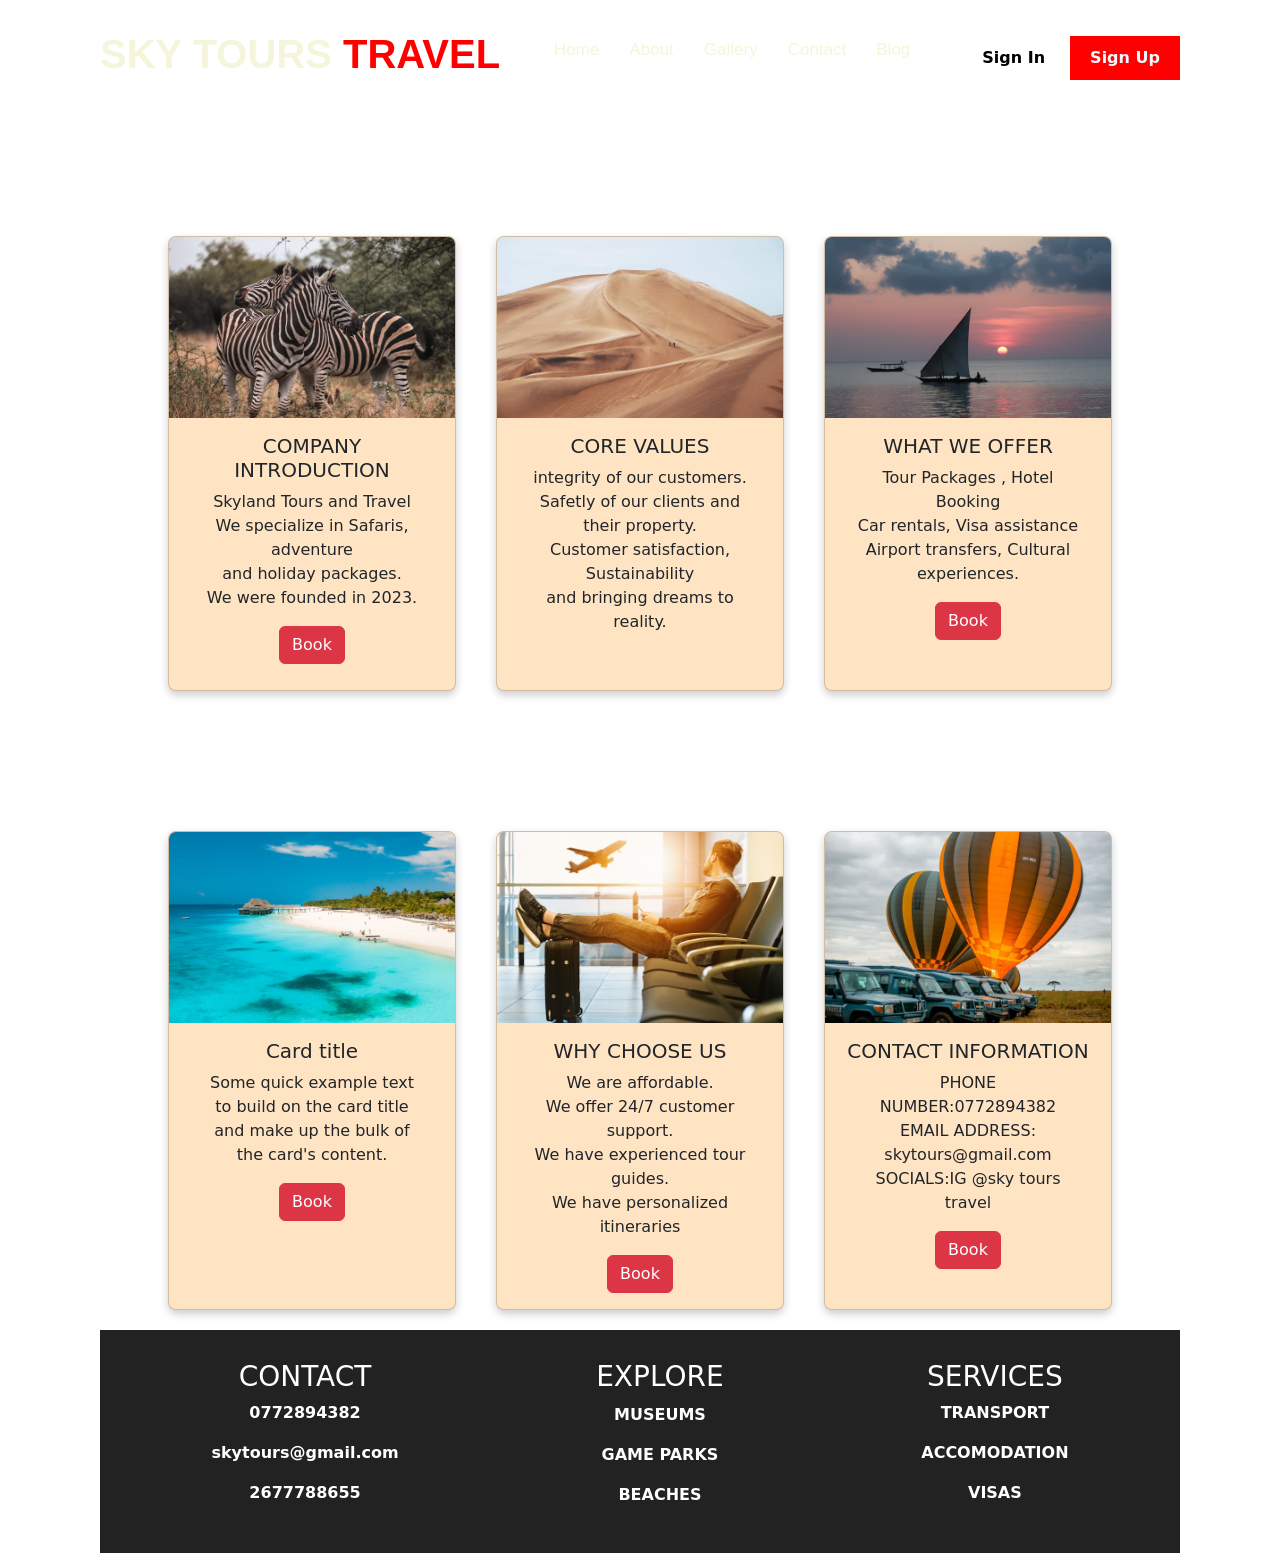
==== about-us.html @ 33418814 "ADDED about-us" ====
<!DOCTYPE html>
<html lang="en">
<head>
    <meta charset="UTF-8">
    <meta http-equiv="X-UA-Compatible" content="IE=edge">
    <link href="https://cdn.jsdelivr.net/npm/bootstrap@5.0.2/dist/css/bootstrap.min.css" rel="stylesheet" integrity="sha384-EVSTQN3/azprG1Anm3QDgpJLIm9Nao0Yz1ztcQTwFspd3yD65VohhpuuCOmLASjC" crossorigin="anonymous">
    <link rel="stylesheet" href="abt.css">
    <meta name="viewport" content="width=device-width, initial-scale=1.0">
    <title>John Speke</title>
    

</head>
<body>
    <div class="Activities">
        <div class="nav">
            <div class="logo"><h1>SKY TOURS <b>TRAVEL</b></h1></div>
            <ul>
                <li><a href="#">Home</a></li> 
                <li><a href="#">About</a></li> 
                <li><a href="#">Gallery</a></li>
                <li><a href="#">Contact</a></li>
                <li><a href="#">Blog</a></li>
            
            
            </ul>
            <form>
                <input class="signin" type="submit" value="Sign In" name="signin">
                <input class="signup" type="submit" value="Sign Up" name="signup"> 
            </form>
        </div>
    </div>
    <div class="card_container">

        <!--1card-->
        <div class="card" style="width: 18rem;">
  <img src="https://faith256-nalu.github.io/group-E-web-course-work/images/about/image1.jpg" class="card-img-top" alt="...">
  <div class="card-body">
    <h5 class="card-title">COMPANY INTRODUCTION</h5>
    <p class="card-text">Skyland Tours and Travel <br>
    We specialize in Safaris, adventure <br>
    and holiday packages. <br>
    We were founded in 2023.</p>
    <a href="#" class="btn btn-danger">Book</a>
  </div>
</div>
<!--card2-->
<div class="card" style="width: 18rem;">
  <img src="https://faith256-nalu.github.io/group-E-web-course-work/images/about/image2.jpg" class="card-img-top" alt="...">
  <div class="card-body">
    <h5 class="card-title">CORE VALUES</h5>
    <p class="card-text">integrity of our customers. <br>
    Safetly of our clients and their property. <br>
    Customer satisfaction, Sustainability <br>
    and bringing dreams to reality.
</p>
  </div>
</div>
<!--card3-->
<div class="card" style="width: 18rem;">
  <img src="https://faith256-nalu.github.io/group-E-web-course-work/images/about/image3.jpg" class="card-img-top" alt="...">
  <div class="card-body">
    <h5 class="card-title">WHAT WE OFFER</h5>
    <p class="card-text">Tour Packages , Hotel Booking <br>
    Car rentals, Visa assistance <br>
    Airport transfers, Cultural experiences.
    </p>
    <a href="#" class="btn btn-danger">Book</a>
  </div>
</div>
    </div>

    <!--next paragraph-->
    <div class="card_container">

        <!--1card-->
        <div class="card" style="width: 18rem;">
  <img src="https://faith256-nalu.github.io/group-E-web-course-work/images/about/image4.jpg" class="card-img-top" alt="...">
  <div class="card-body">
    <h5 class="card-title">Card title</h5>
    <p class="card-text">Some quick example text to build on the card title and make up the bulk of the card's content.</p>
    <a href="#" class="btn btn-danger">Book</a>
  </div>
</div>
<!--card2-->
<div class="card" style="width: 18rem;">
  <img src="https://faith256-nalu.github.io/group-E-web-course-work/images/about/image5.jpg" class="card-img-top" alt="...">
  <div class="card-body">
    <h5 class="card-title">WHY CHOOSE US</h5>
    <p class="card-text">We are affordable. <br>
    We offer 24/7 customer support. <br>
    We have experienced tour guides. <br>
    We have personalized itineraries</p>
    <a href="#" class="btn btn-danger">Book</a>
  </div>
</div>
<!--card3-->
<div class="card" style="width: 18rem;">
  <img src="https://faith256-nalu.github.io/group-E-web-course-work/images/about/image6.jpg" class="card-img-top" alt="...">
  <div class="card-body">
    <h5 class="card-title">CONTACT INFORMATION</h5>
    <p class="card-text">PHONE NUMBER:0772894382 <br>
    EMAIL ADDRESS: skytours@gmail.com <br>
    SOCIALS:IG @sky tours travel </p>
    <a href="#" class="btn btn-danger">Book</a>
  </div>
</div>
    </div>
     <footer class="footer">
        <div class="footer-conatiner">
          <h3>CONTACT</h3>
            <p><strong>0772894382</strong></p>
            <p><strong>skytours@gmail.com</strong></p>
            <p><strong>2677788655</strong></p>

        </div>

        <div class="footer-container">
            <h3>EXPLORE</h3>
            <p><strong>MUSEUMS</strong></p>
            <p><strong>GAME PARKS</strong></p>
            <p><strong>BEACHES</strong></p>

        </div>

        <div class="footer-conatiner">
            <h3>SERVICES</h3>
            <p><strong>TRANSPORT</strong></p>
            <p><strong>ACCOMODATION</strong></p>
            <p><strong>VISAS</strong></p>


        </div>

    </footer>


        
    <script src="https://cdn.jsdelivr.net/npm/bootstrap@5.0.2/dist/js/bootstrap.min.js" integrity="sha384-cVKIPhGWiC2Al4u+LWgxfKTRIcfu0JTxR+EQDz/bgldoEyl4H0zUF0QKbrJ0EcQF" crossorigin="anonymous"></script>
</body>
</html>
---- abt.css ----
body{
    margin: 0 100px;
    background-image:  url(travel.jpg);
    text-align: center;
}

.nav{
    width: 100%;
    display: flex;
    justify-content: space-between;
    align-items: center;
    padding: 30px 0;
}
.nav .logo h1{
    font-weight: 600;
    font-family: sans-serif;
    color: beige;
}
.nav .logo b{
    color: red;
}.nav ul{
    display: flex;
    list-style: none;
}
.nav ul li{
    margin-right: 30px;
}
.nav ul li a{
    text-decoration: none;
    color: beige;
    font-weight: 500;
    font-family: sans-serif;
    font-size: 17px;
}

.nav ul .active {
    content: '';
    width: 50%;
    height: 3px;
    background-color: red;
    display: flex;
    position: relative;
    margin-left: 10px;
}

input{
    padding: 10px 20px;
    cursor: pointer;
    font-weight: 600;
}
.signin{
    background: transparent;
    border: none;
}
.signup{
    background-color: red;
    color: aliceblue;
    outline: none;
    border: none;
}
.card_container{
    display: flex;
    flex-direction: row;
    justify-content: center;
     margin-top: 100px; 
     
}
.card{
    width: 30%;
    height: auto;
    background-color: bisque;
    border-radius: 8px;
    overflow: hidden;
    box-shadow: 0px 4px 8px rgba(0, 0, 0, 0.2);
    margin: 20px;
    
}

img{
    width: 100%;
    height: 40%;
    
}
.card_content{
    font-size: 15px;
    height: 40%;
}
p{
    padding-left: 1em;
    padding-right: 1em;
}

@media (max-width: 800px) {
  .card_container {
    flex-direction: column;
    justify-content: space-between;
    align-items: center;
  }
  .card {
    width: 60%;
  }
}
.footer{
    background: #222;
    color: white;
    display: flex;
    justify-content: space-around;
    padding: 30px 10px;
}
.footer-container h3{
    margin-bottom: 10px;
}
.footer-conatiner a{
    color: #ccc;
    text-decoration: none;

}
.footer-conatiner a:hover{
    color: white;
}
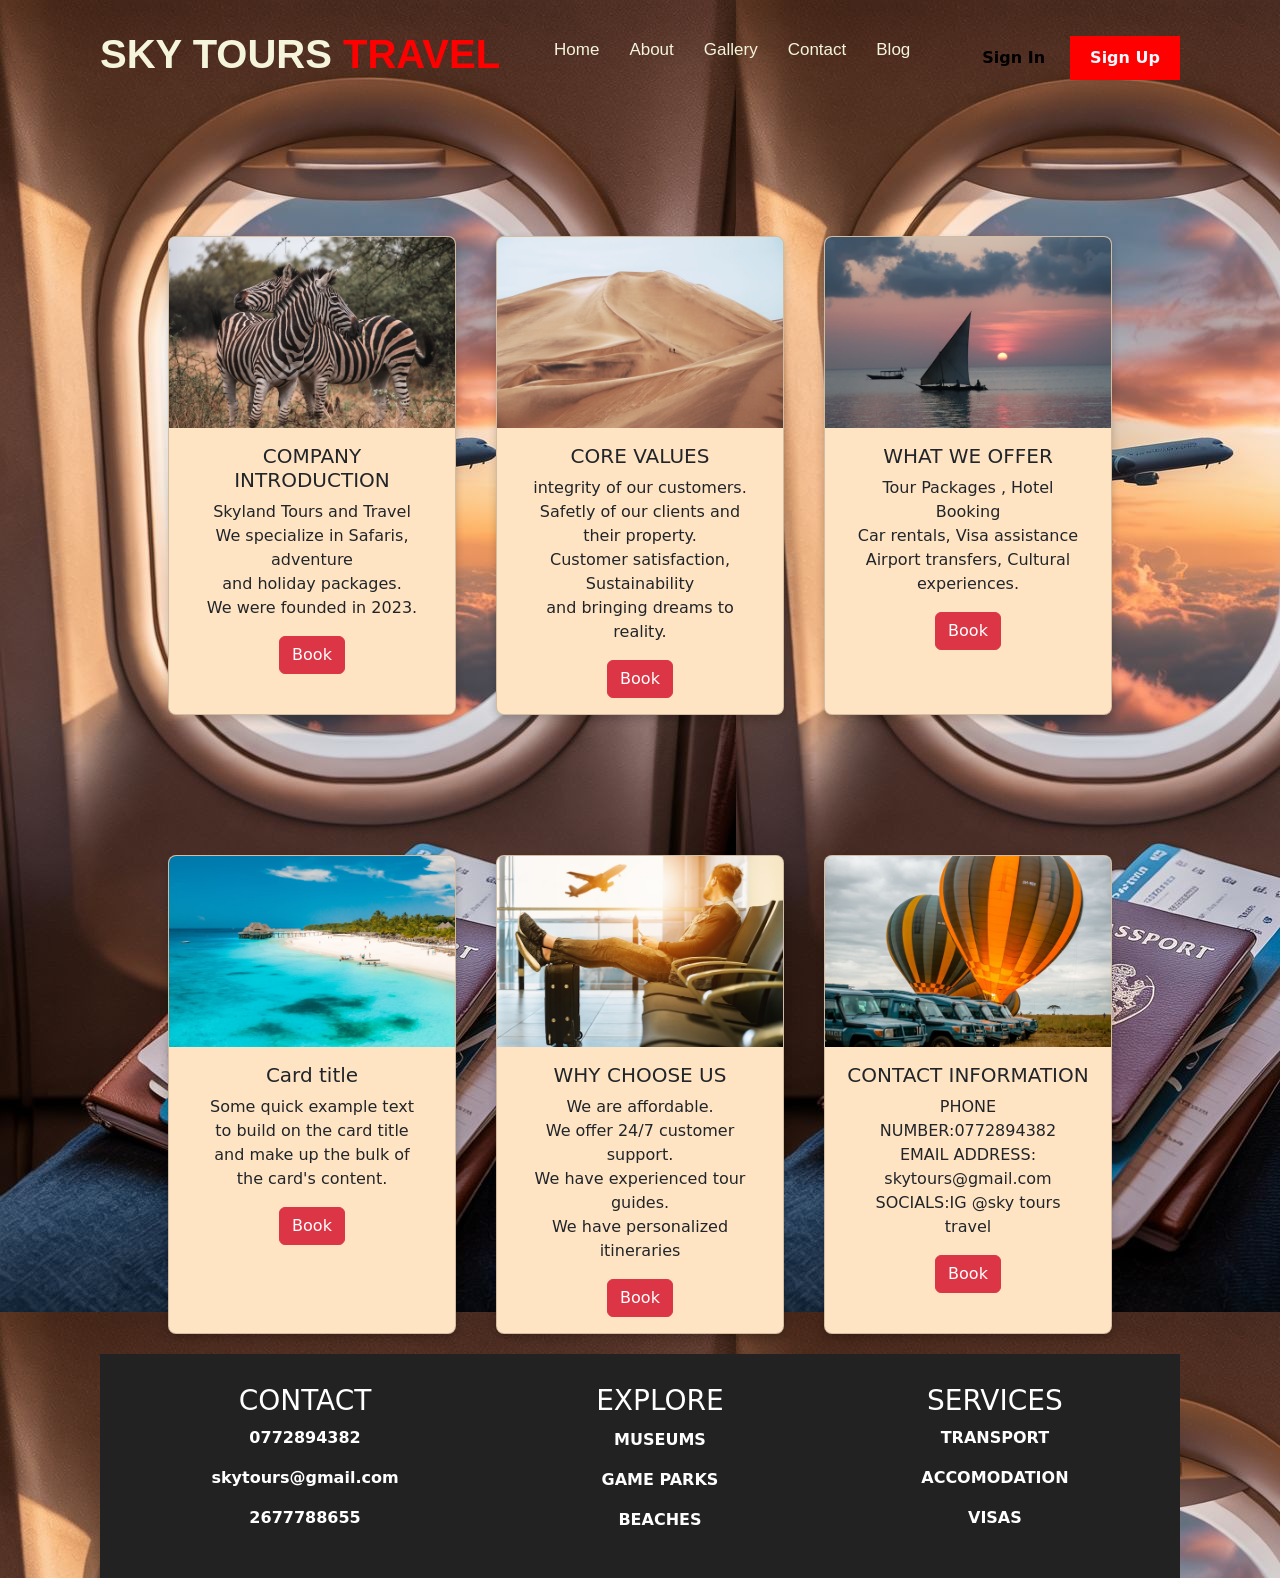
==== commit f215f3f6: "book" ====
--- a/about-us.html
+++ b/about-us.html
@@ -53,6 +53,7 @@
     Customer satisfaction, Sustainability <br>
     and bringing dreams to reality.
 </p>
+<a href="#" class="btn btn-danger">Book</a>
   </div>
 </div>
 <!--card3-->
--- a/abt.css
+++ b/abt.css
@@ -1,7 +1,7 @@
 
 body{
     margin: 0 100px;
-    background-image:  url(travel.jpg);
+    background-image:  url(https://faith256-nalu.github.io/group-E-web-course-work/images/index/travel.jpg);
     text-align: center;
 }
 
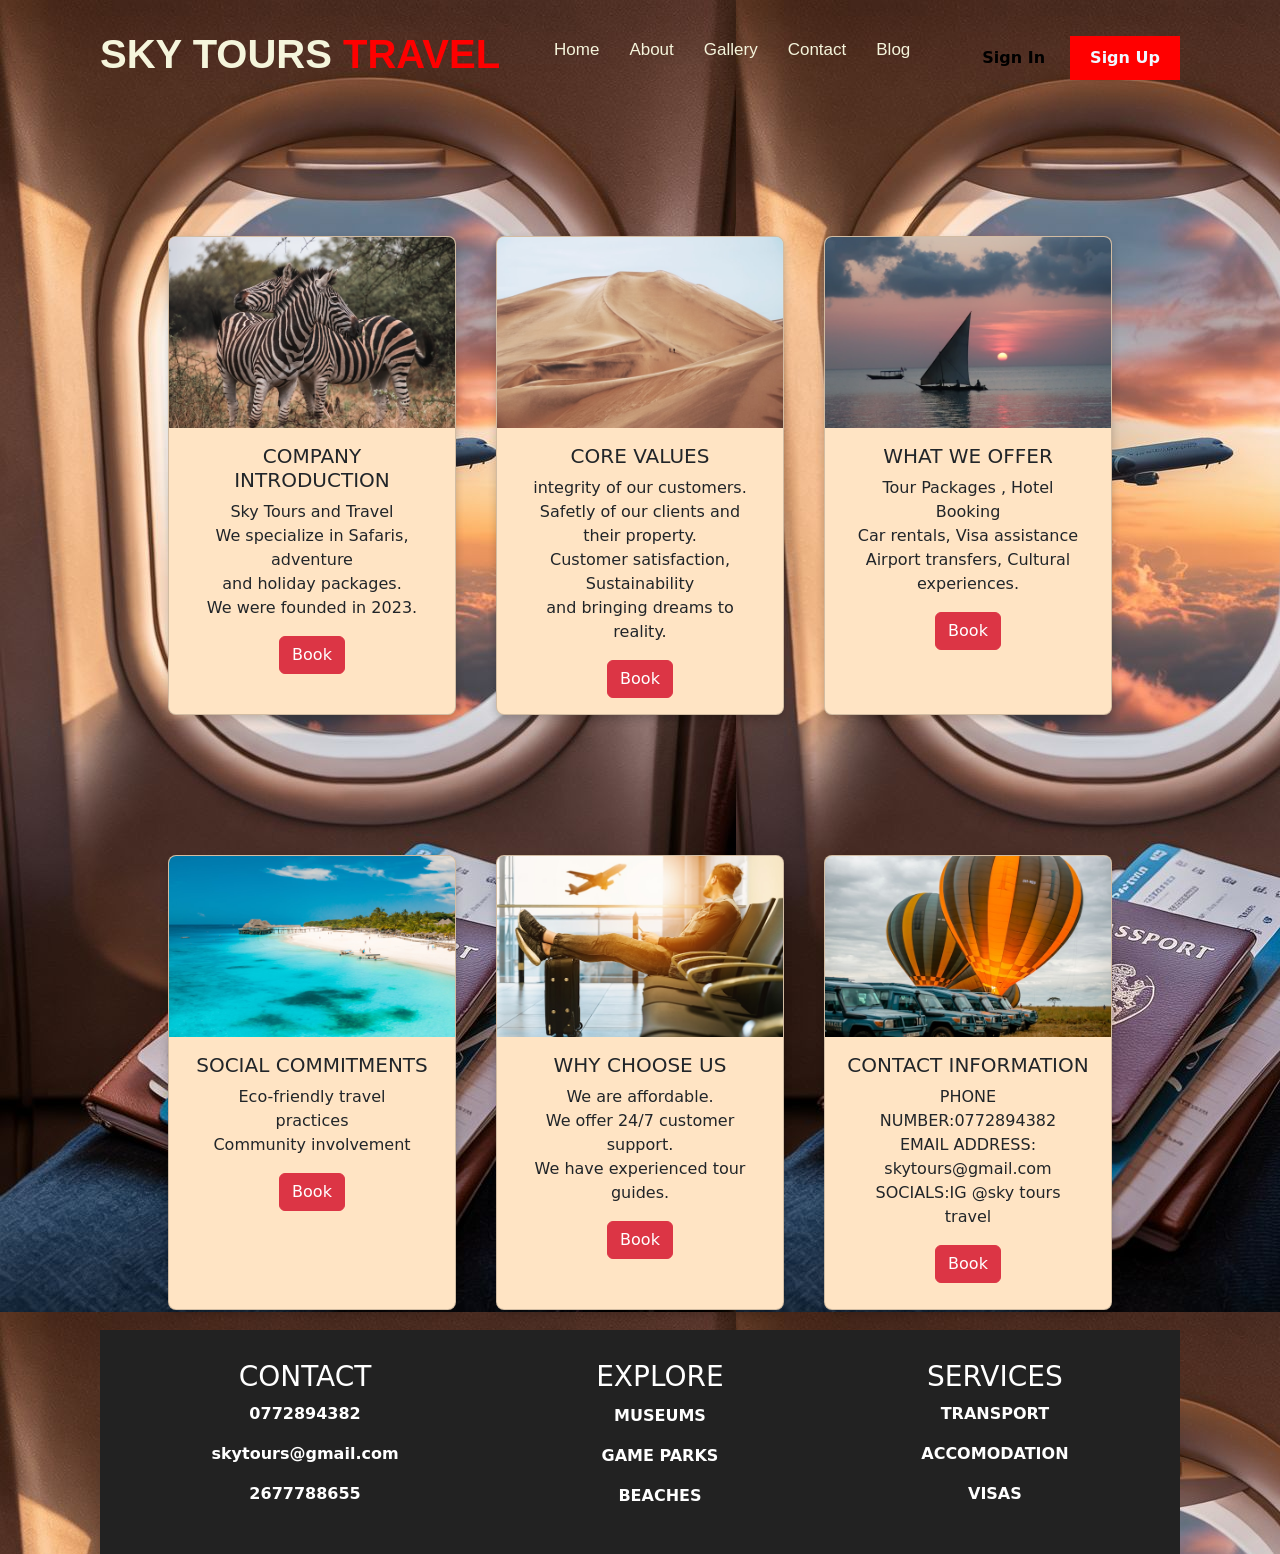
==== commit d85ce462: "about-us" ====
--- a/about-us.html
+++ b/about-us.html
@@ -15,12 +15,12 @@
         <div class="nav">
             <div class="logo"><h1>SKY TOURS <b>TRAVEL</b></h1></div>
             <ul>
-                <li><a href="#">Home</a></li> 
-                <li><a href="#">About</a></li> 
-                <li><a href="#">Gallery</a></li>
-                <li><a href="#">Contact</a></li>
-                <li><a href="#">Blog</a></li>
-            
+                
+            <li><a href=" https://faith256-nalu.github.io/group-E-web-course-work/index.html">Home</a></li> 
+            <li><a href=" https://faith256-nalu.github.io/group-E-web-course-work/about-us.html">About</a></li> 
+            <li><a href=" https://faith256-nalu.github.io/group-E-web-course-work/gallery.html">Gallery</a></li>
+            <li><a href=" https://faith256-nalu.github.io/group-E-web-course-work/contact.html">Contact</a></li>
+            <li><a href=" https://faith256-nalu.github.io/group-E-web-course-work/blog.html">Blog</a></li>
             
             </ul>
             <form>
@@ -36,7 +36,7 @@
   <img src="https://faith256-nalu.github.io/group-E-web-course-work/images/about/image1.jpg" class="card-img-top" alt="...">
   <div class="card-body">
     <h5 class="card-title">COMPANY INTRODUCTION</h5>
-    <p class="card-text">Skyland Tours and Travel <br>
+    <p class="card-text">Sky Tours and Travel <br>
     We specialize in Safaris, adventure <br>
     and holiday packages. <br>
     We were founded in 2023.</p>
@@ -77,8 +77,9 @@
         <div class="card" style="width: 18rem;">
   <img src="https://faith256-nalu.github.io/group-E-web-course-work/images/about/image4.jpg" class="card-img-top" alt="...">
   <div class="card-body">
-    <h5 class="card-title">Card title</h5>
-    <p class="card-text">Some quick example text to build on the card title and make up the bulk of the card's content.</p>
+    <h5 class="card-title">SOCIAL COMMITMENTS</h5>
+    <p class="card-text"> Eco-friendly travel practices <br>
+    Community involvement</p>
     <a href="#" class="btn btn-danger">Book</a>
   </div>
 </div>
@@ -90,7 +91,7 @@
     <p class="card-text">We are affordable. <br>
     We offer 24/7 customer support. <br>
     We have experienced tour guides. <br>
-    We have personalized itineraries</p>
+    </p>
     <a href="#" class="btn btn-danger">Book</a>
   </div>
 </div>
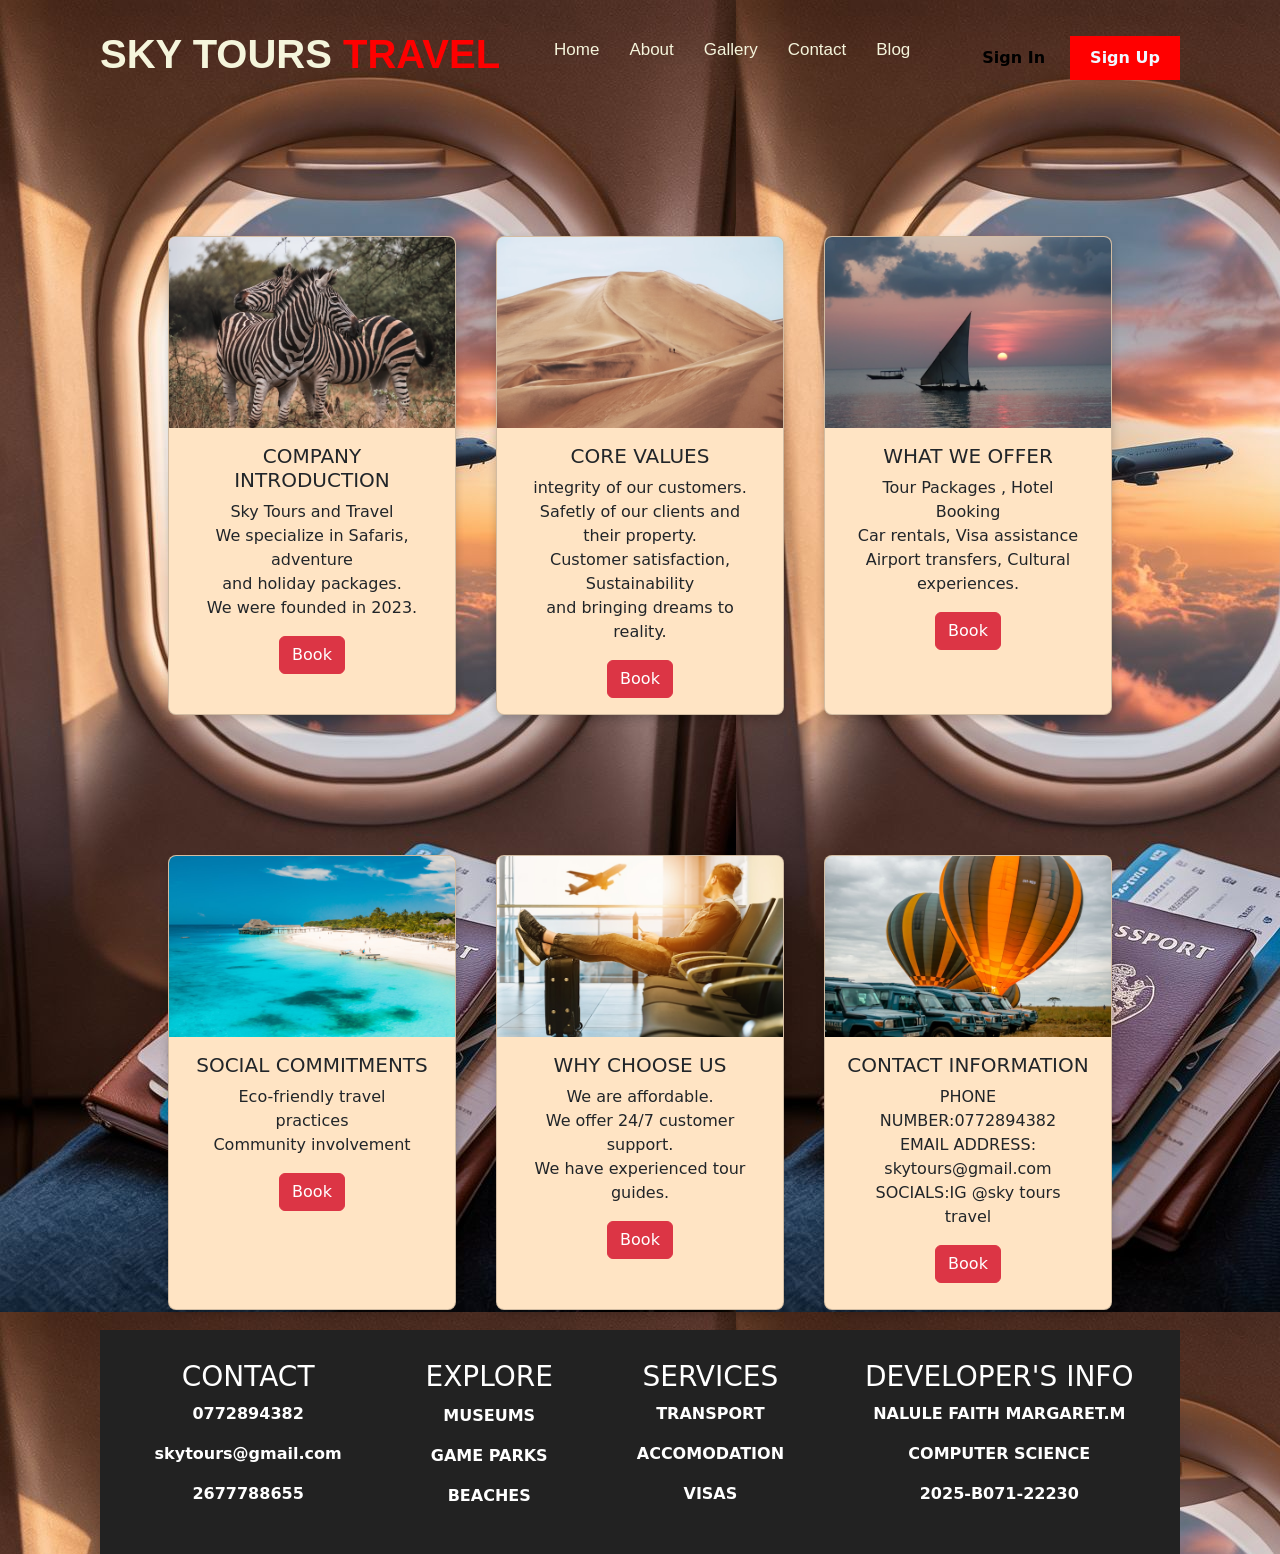
==== commit 93968531: "footer" ====
--- a/about-us.html
+++ b/about-us.html
@@ -132,7 +132,14 @@
 
 
         </div>
+          <div class="footer-conatiner">
+              <h3>DEVELOPER'S INFO</h3>
+              <p><strong>NALULE FAITH MARGARET.M</strong></p>
+              <p><strong>COMPUTER SCIENCE</strong></p>
+              <p><strong>2025-B071-22230</strong></p>
 
+
+          </div>
     </footer>
 
 
